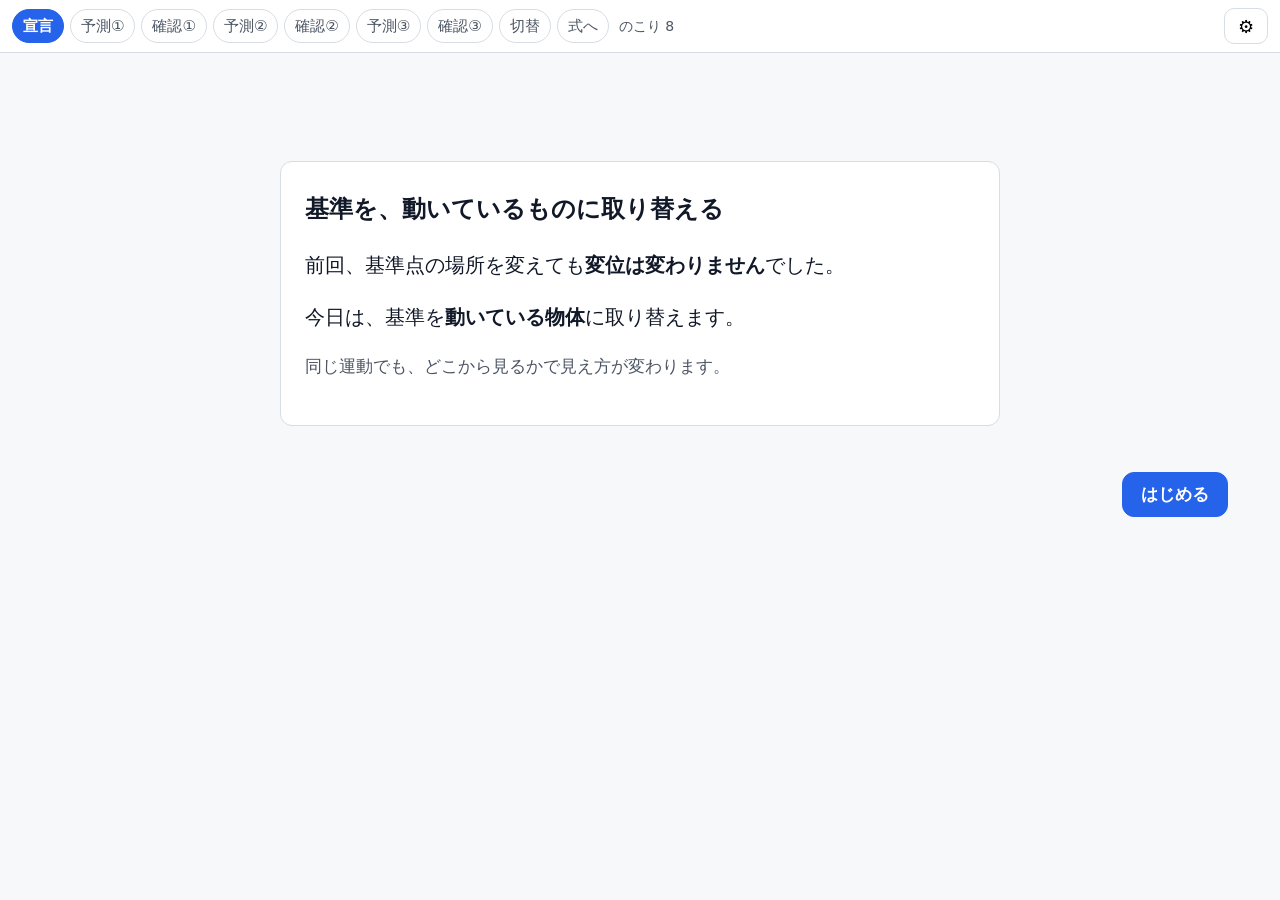
==== relative.html @ 936aec76 "第2弾（相対速度）を追加し、共通部品を js/core/ に切り出し" ====
<!DOCTYPE html>
<html lang="ja">
<head>
<meta charset="utf-8">
<meta name="viewport" content="width=device-width, initial-scale=1, maximum-scale=1, viewport-fit=cover">
<title>ベクトル作図ステップ学習｜相対速度</title>
<link rel="stylesheet" href="css/style.css">
<link rel="stylesheet" href="css/relative.css">
</head>
<body class="profile-tablet rel-app">

  <header id="topbar">
    <div id="steps" class="steps"></div>
    <button id="settingsBtn" type="button" aria-label="設定">⚙</button>
  </header>

  <div id="app">
    <div id="scalebar"></div>

    <section id="stage">
      <div id="canvasHost"></div>
    </section>

    <div id="prompt" class="prompt"></div>

    <div id="readout" class="readout"></div>

    <aside id="side">
      <div id="feedback" class="feedback"></div>
      <div id="interact"></div>
      <div id="hintBox"></div>
    </aside>
  </div>

  <footer id="actionbar"></footer>
  <div id="modalRoot" style="display:none"></div>

  <noscript>このページを使うには JavaScript を有効にしてください。</noscript>
  <script type="module" src="js/relative/main.js"></script>
</body>
</html>
---- css/style.css ----
/* css/style.css
   端末プロファイル（body.profile-phone / body.profile-tablet）でレイアウトを切り替える。
   本文は16px以上。ホバー前提のUIは使わない。 */

:root{
  --fg:#111827;
  --muted:#4b5563;
  --line:#d7dde3;
  --bg:#f6f8fa;
  --card:#ffffff;
  --accent:#2563eb;
  --correct:#15803d;
  --wrong:#b91c1c;
  --lock:#b45309;
  --radius:12px;
  --tap:44px;
}

*{box-sizing:border-box;}
html,body{margin:0;padding:0;}
body{
  font-family:"Hiragino Kaku Gothic ProN","Yu Gothic","Noto Sans JP",system-ui,sans-serif;
  font-size:17px; line-height:1.6; color:var(--fg); background:var(--bg);
  -webkit-text-size-adjust:100%;
}
button{font-family:inherit;font-size:17px;}

/* ---------- 進捗バー ---------- */
#topbar{
  display:flex;align-items:center;gap:8px;
  padding:8px 12px;background:var(--card);border-bottom:1px solid var(--line);
  position:sticky;top:0;z-index:20;
}
.steps{display:flex;gap:6px;align-items:center;overflow-x:auto;flex:1;scrollbar-width:none;}
.steps::-webkit-scrollbar{display:none;}
.step-chip{
  flex:0 0 auto;padding:4px 10px;border-radius:999px;border:1px solid var(--line);
  background:#fff;color:var(--muted);font-size:15px;white-space:nowrap;
}
.step-chip.is-done{background:#e8f1ff;color:#1d4ed8;border-color:#bcd4ff;}
.step-chip.is-current{background:var(--accent);color:#fff;border-color:var(--accent);font-weight:700;}
.step-rest{flex:0 0 auto;font-size:14px;color:var(--muted);padding-left:4px;}
#settingsBtn{
  flex:0 0 auto;min-width:var(--tap);min-height:36px;border:1px solid var(--line);
  border-radius:10px;background:#fff;cursor:pointer;font-size:18px;
}
body.is-compact #topbar{display:none;}

/* ---------- レイアウト ---------- */
#app{
  display:grid;gap:12px;padding:12px;max-width:1200px;margin:0 auto;
  grid-template-columns:minmax(0,1.15fr) minmax(300px,0.85fr);
  grid-template-areas:
    "scale  scale"
    "canvas prompt"
    "canvas readout"
    "canvas side";
  grid-template-rows:auto auto auto 1fr;
  align-items:start;
}
#scalebar{grid-area:scale;font-weight:700;color:var(--muted);background:var(--card);
  border:1px solid var(--line);border-radius:var(--radius);padding:6px 12px;}
#stage{grid-area:canvas;min-width:0;}
#prompt{grid-area:prompt;}
#readout{grid-area:readout;}
#side{grid-area:side;min-width:0;}

/* ---------- キャンバス ---------- */
#canvasHost{width:100%;}
.canvas-wrap{
  position:relative;width:100%;aspect-ratio:1/1;
  max-height:calc(100vh - 190px);max-width:100%;margin:0 auto;
  background:var(--card);border:1px solid var(--line);border-radius:var(--radius);overflow:hidden;
}
.grid-canvas{width:100%;height:100%;display:block;touch-action:none;user-select:none;}
.arrow.is-active{filter:drop-shadow(0 0 3px rgba(37,99,235,.6));}
.arrow.snap-back{transition:opacity .2s;opacity:.85;}
.lock-icon{transition:opacity .2s;}
.lock-icon.lock-flash{animation:lockflash .9s ease-out;}
@keyframes lockflash{
  0%{opacity:1;} 20%{opacity:.15;} 40%{opacity:1;} 60%{opacity:.15;} 100%{opacity:1;}
}
.magnifier{
  display:none;position:absolute;top:8px;right:8px;width:38%;aspect-ratio:1/1;
  background:#fff;border:2px solid var(--accent);border-radius:10px;overflow:hidden;z-index:5;
  box-shadow:0 2px 10px rgba(0,0,0,.15);
}
.magnifier svg{width:100%;height:100%;}

/* ---------- 問題文 ---------- */
.prompt{
  background:var(--card);border:1px solid var(--line);border-radius:var(--radius);
  padding:12px 14px;position:relative;
}
.prompt-badge{
  display:inline-block;font-size:14px;color:#fff;background:var(--accent);
  border-radius:999px;padding:1px 10px;margin-bottom:6px;
}
.prompt-body{font-size:18px;}
.prompt-body.is-clamped{display:-webkit-box;-webkit-line-clamp:2;-webkit-box-orient:vertical;overflow:hidden;}
.prompt-more{
  display:none;margin-top:4px;background:none;border:none;color:var(--accent);
  padding:6px 0;font-size:16px;cursor:pointer;text-decoration:underline;
}
body.profile-tablet .prompt-body.is-clamped{-webkit-line-clamp:unset;display:block;overflow:visible;}
body.profile-tablet .prompt-more{display:none !important;}

/* ---------- 数値表示 ---------- */
.readout{
  background:var(--card);border:1px solid var(--line);border-radius:var(--radius);padding:8px 12px;
}
.readout-row{display:flex;align-items:center;gap:10px;padding:4px 0;border-radius:8px;flex-wrap:wrap;}
.readout-label{color:var(--muted);font-size:15px;min-width:8em;}
.readout-value{font-size:19px;font-weight:700;font-variant-numeric:tabular-nums;}
.readout-badge{
  font-size:14px;background:#e8f1ff;color:#1d4ed8;border:1px solid #bcd4ff;
  border-radius:999px;padding:1px 8px;
}
.readout-row.is-flash{animation:valflash 1s ease-out;}
@keyframes valflash{
  0%{background:#fee2e2;color:var(--wrong);} 60%{background:#fee2e2;} 100%{background:transparent;}
}
.readout-row.is-flash .readout-value{animation:valcolor 1s ease-out;}
@keyframes valcolor{0%{color:#dc2626;}70%{color:#dc2626;}100%{color:var(--fg);}}

/* ---------- フィードバック・ヒント ---------- */
.feedback{
  border-radius:var(--radius);padding:10px 14px;margin-bottom:10px;font-size:17px;
  background:#eef2f6;border:1px solid var(--line);
}
.feedback p{margin:0;}
.feedback.is-correct{background:#e7f6ec;border-color:#a7d9b8;color:var(--correct);font-weight:700;}
.feedback.is-wrong{background:#fdecec;border-color:#f3bcbc;color:var(--wrong);}
.hint{display:flex;gap:8px;background:#fff8e1;border:1px solid #f0dca0;border-radius:var(--radius);padding:10px 14px;}
.hint b{color:#8a6d1a;flex:0 0 auto;}

/* ---------- 選択肢 ---------- */
.choice-question{font-size:18px;font-weight:700;margin:6px 0 10px;}
.choice-list{display:flex;flex-direction:column;gap:8px;}
.choice{
  display:flex;gap:10px;align-items:flex-start;text-align:left;
  min-height:var(--tap);padding:12px 14px;border:2px solid var(--line);border-radius:var(--radius);
  background:#fff;cursor:pointer;font-size:17px;line-height:1.5;
}
.choice-key{flex:0 0 auto;font-weight:700;color:var(--accent);}
.choice.is-correct{border-color:var(--correct);background:#e7f6ec;}
.choice.is-wrong{border-color:var(--wrong);background:#fdecec;}

/* ---------- スライダー・自由記述 ---------- */
.slider-wrap{background:var(--card);border:1px solid var(--line);border-radius:var(--radius);padding:10px 14px;}
.slider-label{font-size:18px;font-weight:700;margin-bottom:6px;}
.slider{width:100%;height:var(--tap);}
.slider::-webkit-slider-thumb{width:34px;height:34px;}
.free-text{
  width:100%;font-size:18px;padding:10px;border:1px solid var(--line);border-radius:var(--radius);
  font-family:inherit;line-height:1.6;
}

/* ---------- ボタン ---------- */
#actionbar{
  display:flex;gap:10px;flex-wrap:wrap;justify-content:flex-end;
  padding:10px 12px 14px;max-width:1200px;margin:0 auto;
}
.btn{
  min-height:var(--tap);padding:10px 18px;border-radius:var(--radius);
  border:1px solid var(--line);background:#fff;cursor:pointer;font-weight:700;
}
.btn-primary{background:var(--accent);border-color:var(--accent);color:#fff;}
.btn:disabled{opacity:.45;cursor:default;}

/* ---------- モーダル・トースト ---------- */
.modal-back{
  position:fixed;inset:0;background:rgba(15,23,42,.5);display:flex;align-items:center;
  justify-content:center;padding:16px;z-index:50;
}
.modal-card{
  background:#fff;border-radius:16px;padding:20px;max-width:560px;width:100%;max-height:86vh;overflow:auto;
}
.modal-card h2{margin:0 0 10px;font-size:20px;}
.modal-body{font-size:17px;}
.modal-actions{display:flex;gap:8px;flex-wrap:wrap;justify-content:flex-end;margin-top:16px;}
.toast{
  position:fixed;left:50%;bottom:80px;transform:translateX(-50%);
  background:rgba(17,24,39,.92);color:#fff;padding:10px 16px;border-radius:999px;z-index:60;
  transition:opacity .3s;font-size:16px;
}
.toast.is-out{opacity:0;}

/* ---------- スマホ（縦1カラム。ボタンは下部固定） ---------- */
body.profile-phone #app{
  grid-template-columns:1fr;
  grid-template-areas:
    "scale"
    "prompt"
    "canvas"
    "readout"
    "side";
  gap:8px;padding:8px 8px 96px;
}
body.profile-phone .canvas-wrap{max-height:none;}
body.profile-phone #scalebar{padding:4px 10px;font-size:15px;}
body.profile-phone .prompt{padding:8px 10px;}
body.profile-phone #actionbar{
  position:fixed;left:0;right:0;bottom:0;z-index:30;
  background:var(--card);border-top:1px solid var(--line);
  justify-content:space-between;padding:8px 10px calc(8px + env(safe-area-inset-bottom));
  max-width:none;
}
body.profile-phone .btn{flex:1 1 0;min-width:0;padding:10px 8px;}
body.profile-phone .toast{bottom:96px;}

/* 正解後に重ねて見せる矢印（④の変位＋速度、⑤の航跡） */
.arrow-reveal{animation:revealin .6s ease-out both;}
@keyframes revealin{from{opacity:0;} to{opacity:.85;}}
---- css/relative.css ----
/* css/relative.css
   第2弾（相対速度）だけの追加スタイル。
   色・ボタン・フィードバック・選択肢は css/style.css の共通定義をそのまま使う。
   ここで足すのは「二画面」と「式の並置」のレイアウトだけ。 */

/* ---------- レイアウト：キャンバスが横長なので1カラムにする ---------- */
body.rel-app #app{
  grid-template-columns:minmax(0,1fr);
  grid-template-areas:
    "scale"
    "prompt"
    "canvas"
    "readout"
    "side";
  grid-template-rows:auto auto auto auto auto;
  max-width:1100px;
}
body.rel-app #readout:empty,
body.rel-app #side:empty{display:none;}

/* ---------- 二画面 ---------- */
.pane-grid{
  display:grid;gap:10px;grid-template-columns:1fr 1fr;align-items:start;
}
.pane-grid.is-single{grid-template-columns:1fr;max-width:820px;margin:0 auto;}
.pane{
  background:var(--card);border:1px solid var(--line);border-radius:var(--radius);
  padding:8px;min-width:0;
}
.pane-label{
  display:inline-block;font-weight:700;font-size:16px;line-height:1.35;
  padding:3px 10px;border-radius:999px;margin-bottom:6px;
  background:#eef2f6;color:var(--muted);
}
.pane-ground   .pane-label{background:#eef2f6;color:var(--muted);}
.pane-observer .pane-label{background:#e8f1ff;color:#1d4ed8;border:1px solid #bcd4ff;}
.pane-canvas{width:100%;}
.pane .canvas-wrap{max-height:none;border:none;border-radius:8px;}

/* 再生コントロールの上に置く小さな道具立て */
.pane-tools{
  display:flex;gap:10px;align-items:center;flex-wrap:wrap;
  margin-bottom:8px;
}
.toggle{
  display:inline-flex;align-items:center;gap:8px;min-height:var(--tap);
  padding:6px 12px;border:1px solid var(--line);border-radius:999px;background:#fff;
  cursor:pointer;font-size:16px;
}
.toggle input{width:20px;height:20px;}
.timebar{
  flex:1 1 160px;min-width:120px;height:8px;background:#e5e9ee;border-radius:999px;overflow:hidden;
}
.timebar > i{display:block;height:100%;width:0;background:var(--accent);border-radius:999px;}

/* ---------- シーン0：宣言 ---------- */
.declare{
  background:var(--card);border:1px solid var(--line);border-radius:var(--radius);
  padding:28px 24px;max-width:720px;margin:8vh auto 0;text-align:left;
}
.declare h1{font-size:24px;margin:0 0 18px;}
.declare p{font-size:20px;line-height:1.9;margin:0 0 14px;}
.declare .lead-note{color:var(--muted);font-size:17px;}
body.profile-phone .declare{margin-top:4vh;padding:20px 16px;}
body.profile-phone .declare p{font-size:18px;}

/* ---------- シーン3：基準の切替ボタン ---------- */
.frame-switch{display:flex;gap:8px;flex-wrap:wrap;align-items:center;}
.frame-switch .label{font-weight:700;color:var(--muted);font-size:16px;margin-right:2px;}
.frame-btn{
  min-height:var(--tap);padding:8px 18px;border-radius:999px;border:2px solid var(--line);
  background:#fff;cursor:pointer;font-weight:700;font-size:17px;
}
.frame-btn.is-on{background:var(--accent);border-color:var(--accent);color:#fff;}

/* 光らせた矢印（シーン4のタップ連動） */
.arrow.is-lit{filter:drop-shadow(0 0 4px rgba(224,185,60,.95));}

/* ---------- シーン4：図と式の並置 ---------- */
.bridge{display:grid;grid-template-columns:1fr 1fr;gap:12px;align-items:start;}
.bridge > .bridge-fig{min-width:0;}
.bridge-formula{
  background:var(--card);border:1px solid var(--line);border-radius:var(--radius);
  padding:16px 14px;display:flex;flex-direction:column;gap:14px;
}
.formula-line{
  font-size:clamp(22px,4.4vw,30px);display:flex;flex-wrap:wrap;align-items:center;
  gap:6px;justify-content:center;font-variant-numeric:tabular-nums;
}
.term{
  padding:4px 10px;border-radius:10px;border:2px solid transparent;cursor:pointer;
  transition:background .15s,border-color .15s;
}
.term:focus-visible{outline:3px solid var(--accent);}
.term.is-lit{background:#fff3c4;border-color:#e0b93c;}
.term-legend{display:flex;flex-direction:column;gap:8px;font-size:16px;}
.term-legend button{
  text-align:left;border:2px solid var(--line);border-radius:10px;background:#fff;
  padding:10px 12px;min-height:var(--tap);cursor:pointer;font-size:16px;
}
.term-legend button.is-lit{background:#fff3c4;border-color:#e0b93c;}
.term-swatch{display:inline-block;width:22px;height:0;border-top-width:4px;border-top-style:solid;vertical-align:middle;margin-right:8px;}

.numeric{display:flex;gap:8px;align-items:center;flex-wrap:wrap;margin-top:6px;}
.numeric input[type="number"]{
  width:6em;font-size:22px;padding:8px 10px;border:2px solid var(--line);border-radius:10px;
  font-family:inherit;text-align:right;
}
.numeric .unit{font-size:18px;color:var(--muted);}
.dir-choice{display:flex;gap:8px;}
.dir-choice button{
  min-height:var(--tap);padding:8px 16px;border-radius:10px;border:2px solid var(--line);
  background:#fff;cursor:pointer;font-size:17px;font-weight:700;
}
.dir-choice button.is-on{background:var(--accent);border-color:var(--accent);color:#fff;}

.logbox{
  white-space:pre-wrap;background:#f3f5f8;border:1px solid var(--line);border-radius:10px;
  padding:10px 12px;font-size:15px;max-height:220px;overflow:auto;margin-top:10px;
}

/* ---------- スマホ：二画面は必ず上下。両方が同時に見えること ---------- */
body.profile-phone.rel-app #app{padding:8px 8px 92px;gap:8px;}
body.profile-phone .pane-grid{grid-template-columns:1fr;gap:8px;}
body.profile-phone .pane{padding:6px;}
body.profile-phone .pane-label{font-size:15px;padding:2px 8px;margin-bottom:4px;}
/* 1画面あたりの高さが足りないときは、方眼の見える範囲を狭めて収める。
   ★スマホでは2画面が同時にスクロールなしで見えることが最優先。
   ヘッダ・問題文・下部固定ボタンぶん（約450px）を引いた残りを2等分する。 */
body.profile-phone .pane-grid .pane .canvas-wrap{max-height:max(120px, calc((100vh - 450px) / 2));}
/* 1画面だけのシーン（予測・切替）は、もっと大きく取ってよい */
body.profile-phone .pane-grid.is-single .pane .canvas-wrap{max-height:max(200px, calc(100vh - 430px));}
body.profile-phone .bridge-fig .canvas-wrap{max-height:max(180px, calc(100vh - 520px));}
@supports (height:100dvh){
  body.profile-phone .pane-grid .pane .canvas-wrap{max-height:max(120px, calc((100dvh - 450px) / 2));}
  body.profile-phone .pane-grid.is-single .pane .canvas-wrap{max-height:max(200px, calc(100dvh - 430px));}
  body.profile-phone .bridge-fig .canvas-wrap{max-height:max(180px, calc(100dvh - 520px));}
}
body.profile-phone .bridge{grid-template-columns:1fr;}
body.profile-phone .declare h1{font-size:21px;}

/* 横持ちで高さが足りないとき */
body.is-compact .pane .canvas-wrap{max-height:38vh;}

/* ---------- スマホでの詰め（二画面を確実に1画面に収める） ---------- */
body.profile-phone.rel-app #scalebar{font-size:13px;padding:3px 8px;line-height:1.4;}
body.profile-phone.rel-app .prompt{padding:6px 10px;}
body.profile-phone.rel-app .prompt-body{font-size:16px;}
body.profile-phone .pane-tools{flex-wrap:nowrap;margin-bottom:6px;gap:8px;}
body.profile-phone .toggle{font-size:14px;padding:4px 10px;min-height:36px;gap:6px;}
body.profile-phone .toggle input{width:18px;height:18px;}
body.profile-phone.rel-app .feedback{font-size:15px;padding:8px 10px;}
body.profile-phone.rel-app .readout-label{min-width:6em;font-size:14px;}
body.profile-phone.rel-app .readout-value{font-size:17px;}

/* シーン4の図は大きくしすぎない（記号の文字とのバランスを保つ） */
.bridge-fig .canvas-wrap{max-width:520px;margin:0 auto;}
.q-note{font-size:15px;font-weight:400;color:var(--muted);}
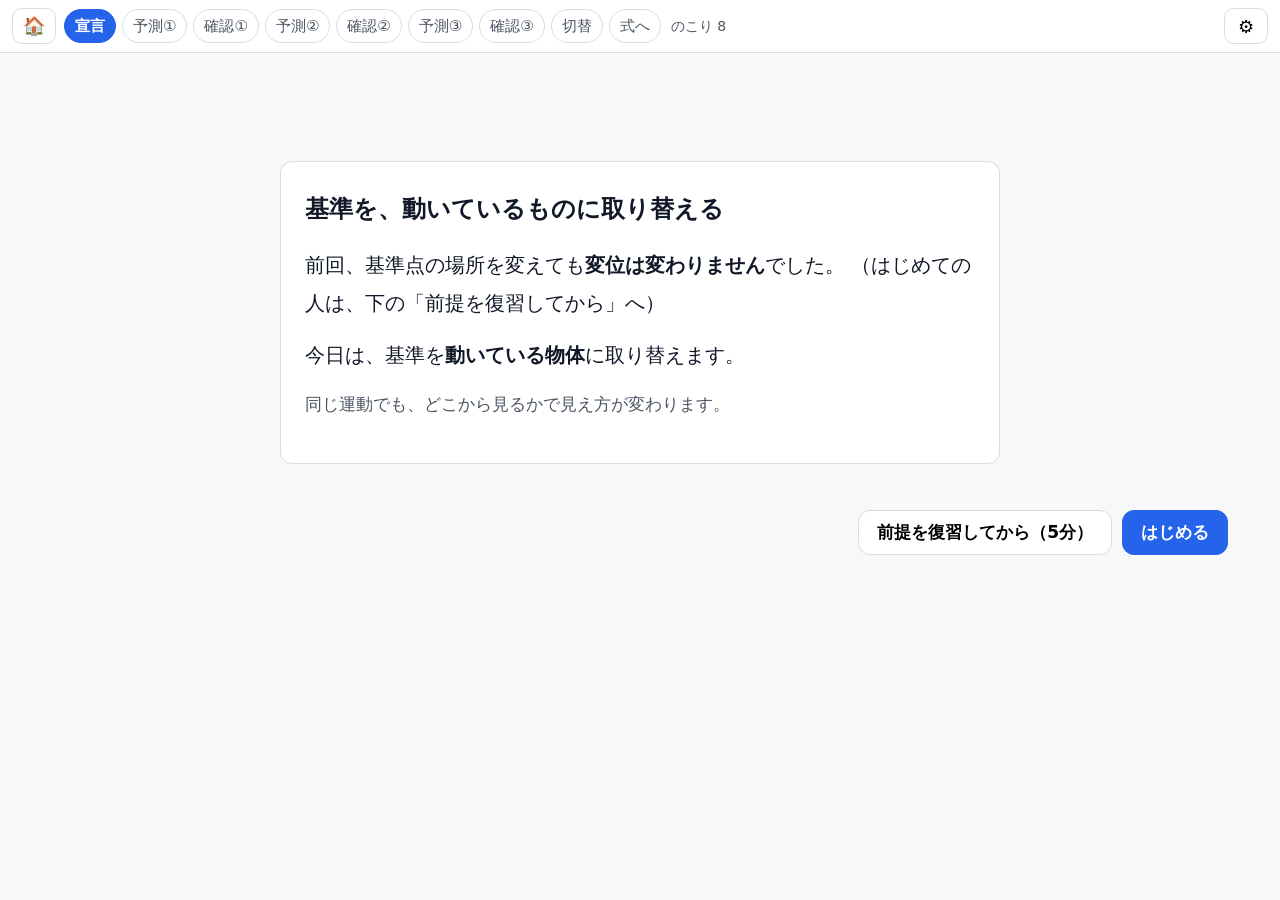
==== commit ea382311: "ナンバリングを振り直し、通過の仕組みを廃止した - チップの番号を話ごとに並び順から自動で振る（データに番号を書かない）。   第1話＝導入/位置/変位/速度の向き/置き直す/基準/記号/速度/振り返" ====
--- a/relative.html
+++ b/relative.html
@@ -10,6 +10,7 @@
 <body class="profile-tablet rel-app">
 
   <header id="topbar">
+    <button id="homeBtn" type="button" aria-label="トップへもどる" title="トップへもどる">🏠</button>
     <div id="steps" class="steps"></div>
     <button id="settingsBtn" type="button" aria-label="設定">⚙</button>
   </header>
--- a/css/style.css
+++ b/css/style.css
@@ -39,6 +39,16 @@
 }
 .step-chip.is-done{background:#e8f1ff;color:#1d4ed8;border-color:#bcd4ff;}
 .step-chip.is-current{background:var(--accent);color:#fff;border-color:var(--accent);font-weight:700;}
+/* タップで移動できるチップ（通過済み、または先生モード） */
+button.step-chip{font:inherit;font-size:15px;line-height:1.4;}
+.step-chip.is-jumpable{cursor:pointer;min-height:32px;padding:6px 12px;}
+.step-chip.is-jumpable:hover{border-color:var(--accent);color:var(--accent);}
+.step-chip.is-jumpable.is-done:hover{background:#d7e6ff;color:#1d4ed8;}
+.step-chip.is-jumpable:active{transform:translateY(1px);}
+.step-chip.is-jumpable:focus-visible{outline:3px solid var(--accent);outline-offset:2px;}
+/* 先生モードで解放された「まだ通っていない」チップは、点線でそれと分かるように */
+.step-chip.is-jumpable:not(.is-done):not(.is-current){border-style:dashed;}
+body.profile-phone .step-chip.is-jumpable{min-height:var(--tap);padding:8px 14px;}
 .step-rest{flex:0 0 auto;font-size:14px;color:var(--muted);padding-left:4px;}
 #settingsBtn{
   flex:0 0 auto;min-width:var(--tap);min-height:36px;border:1px solid var(--line);
@@ -72,7 +82,16 @@
   max-height:calc(100vh - 190px);max-width:100%;margin:0 auto;
   background:var(--card);border:1px solid var(--line);border-radius:var(--radius);overflow:hidden;
 }
-.grid-canvas{width:100%;height:100%;display:block;touch-action:none;user-select:none;}
+.grid-canvas{
+  width:100%;height:100%;display:block;
+  /* スマホの長押しメニュー（コピー・画像を保存・共有）と競合させない。
+     touch-action と user-select だけでは iOS のコールアウトが出る。 */
+  touch-action:none;
+  user-select:none;-webkit-user-select:none;
+  -webkit-touch-callout:none;
+  -webkit-tap-highlight-color:transparent;
+}
+.canvas-wrap{-webkit-touch-callout:none;-webkit-user-select:none;user-select:none;}
 .arrow.is-active{filter:drop-shadow(0 0 3px rgba(37,99,235,.6));}
 .arrow.snap-back{transition:opacity .2s;opacity:.85;}
 .lock-icon{transition:opacity .2s;}
@@ -97,13 +116,6 @@
   border-radius:999px;padding:1px 10px;margin-bottom:6px;
 }
 .prompt-body{font-size:18px;}
-.prompt-body.is-clamped{display:-webkit-box;-webkit-line-clamp:2;-webkit-box-orient:vertical;overflow:hidden;}
-.prompt-more{
-  display:none;margin-top:4px;background:none;border:none;color:var(--accent);
-  padding:6px 0;font-size:16px;cursor:pointer;text-decoration:underline;
-}
-body.profile-tablet .prompt-body.is-clamped{-webkit-line-clamp:unset;display:block;overflow:visible;}
-body.profile-tablet .prompt-more{display:none !important;}
 
 /* ---------- 数値表示 ---------- */
 .readout{
@@ -212,3 +224,180 @@
 /* 正解後に重ねて見せる矢印（④の変位＋速度、⑤の航跡） */
 .arrow-reveal{animation:revealin .6s ease-out both;}
 @keyframes revealin{from{opacity:0;} to{opacity:.85;}}
+
+/* ---------- 図のパネル（両アプリ共通） ---------- */
+.pane{
+  background:var(--card);border:1px solid var(--line);border-radius:var(--radius);
+  padding:8px;min-width:0;
+}
+.pane-label{
+  display:inline-block;font-weight:700;font-size:16px;line-height:1.35;
+  padding:3px 10px;border-radius:999px;margin-bottom:6px;
+  background:#eef2f6;color:var(--muted);
+}
+.pane-ground   .pane-label{background:#eef2f6;color:var(--muted);}
+.pane-observer .pane-label{background:#e8f1ff;color:#1d4ed8;border:1px solid #bcd4ff;}
+.pane-canvas{width:100%;}
+.pane .canvas-wrap{max-height:none;border:none;border-radius:8px;}
+/* 光らせた矢印（図と式のタップ連動） */
+.arrow.is-lit{filter:drop-shadow(0 0 4px rgba(224,185,60,.95));}
+
+/* ---------- 図と式の並置（core/bridge.js。第1弾・第2弾で共通） ---------- */
+.bridge{display:grid;grid-template-columns:1fr 1fr;gap:12px;align-items:start;}
+.bridge > .bridge-fig{min-width:0;}
+.bridge-formula{
+  background:var(--card);border:1px solid var(--line);border-radius:var(--radius);
+  padding:16px 14px;display:flex;flex-direction:column;gap:14px;
+}
+.formula-line{
+  font-size:clamp(22px,4.4vw,30px);display:flex;flex-wrap:wrap;align-items:center;
+  gap:6px;justify-content:center;font-variant-numeric:tabular-nums;
+}
+.term{
+  padding:4px 10px;border-radius:10px;border:2px solid transparent;cursor:pointer;
+  transition:background .15s,border-color .15s;
+}
+.term:focus-visible{outline:3px solid var(--accent);}
+.term.is-lit{background:#fff3c4;border-color:#e0b93c;}
+.term-legend{display:flex;flex-direction:column;gap:8px;font-size:16px;}
+.term-legend button{
+  text-align:left;border:2px solid var(--line);border-radius:10px;background:#fff;
+  padding:10px 12px;min-height:var(--tap);cursor:pointer;font-size:16px;
+}
+.term-legend button.is-lit{background:#fff3c4;border-color:#e0b93c;}
+.term-swatch{display:inline-block;width:22px;height:0;border-top-width:4px;border-top-style:solid;vertical-align:middle;margin-right:8px;}
+
+.numeric{display:flex;gap:8px;align-items:center;flex-wrap:wrap;margin-top:6px;}
+.numeric input[type="number"]{
+  width:6em;font-size:22px;padding:8px 10px;border:2px solid var(--line);border-radius:10px;
+  font-family:inherit;text-align:right;
+}
+.numeric .unit{font-size:18px;color:var(--muted);}
+.dir-choice{display:flex;gap:8px;}
+.dir-choice button{
+  min-height:var(--tap);padding:8px 16px;border-radius:10px;border:2px solid var(--line);
+  background:#fff;cursor:pointer;font-size:17px;font-weight:700;
+}
+.dir-choice button.is-on{background:var(--accent);border-color:var(--accent);color:#fff;}
+
+.logbox{
+  white-space:pre-wrap;background:#f3f5f8;border:1px solid var(--line);border-radius:10px;
+  padding:10px 12px;font-size:15px;max-height:220px;overflow:auto;margin-top:10px;
+}
+
+/* 図と式は、スマホでは上下に */
+body.profile-phone .bridge{grid-template-columns:1fr;}
+.bridge-fig .canvas-wrap{max-width:520px;margin:0 auto;}
+.q-note{font-size:15px;font-weight:400;color:var(--muted);}
+/* 図の高さは、狭い画面では抑える（記号の文字とのバランスを保つ） */
+body.profile-phone .bridge-fig .canvas-wrap{max-height:max(180px, calc(100vh - 520px));}
+@supports (height:100dvh){
+  body.profile-phone .bridge-fig .canvas-wrap{max-height:max(180px, calc(100dvh - 520px));}
+}
+.bridge-rule{
+  margin:0;padding:10px 12px;border-radius:10px;font-size:16px;line-height:1.6;
+  background:#fff8e1;border:1px solid #f0dca0;
+}
+.sym-note{
+  margin-top:10px;padding:10px 12px;border-radius:10px;
+  background:#f3f5f8;border:1px solid var(--line);font-size:16px;
+}
+
+/* ベクトル記号の上矢印（→AB の形） */
+.vec{display:inline-block;position:relative;padding-top:.18em;}
+.vec::before{
+  content:"";position:absolute;left:0;right:.14em;top:.06em;
+  border-top:2px solid currentColor;
+}
+.vec::after{
+  content:"";position:absolute;right:0;top:-.02em;
+  border-left:.36em solid currentColor;
+  border-top:.16em solid transparent;border-bottom:.16em solid transparent;
+}
+
+/* 図と式を横に並べるステップでは1カラムにする（第1弾の⑥） */
+body.layout-bridge #app{
+  grid-template-columns:minmax(0,1fr);
+  grid-template-areas:
+    "scale"
+    "prompt"
+    "canvas"
+    "readout"
+    "side";
+  max-width:1100px;
+}
+
+/* 成分の入力（向きボタン＋大きさ）。スマホの数字キーボードにマイナスが無いため、
+   符号は打たせず向きを選ばせる。 */
+.axis-label{font-weight:700;color:var(--muted);min-width:2.6em;font-size:16px;}
+.numeric + .numeric{margin-top:8px;}
+body.profile-phone .numeric{gap:6px;}
+body.profile-phone .numeric input[type="number"]{width:4.5em;font-size:19px;}
+body.profile-phone .dir-choice button{padding:8px 12px;font-size:16px;}
+
+/* ---------- トップページ（話の選択） ---------- */
+body.is-home #topbar{justify-content:flex-end;}
+body.is-home #app{grid-template-columns:1fr;grid-template-areas:"side";max-width:820px;}
+body.is-home #side{grid-area:side;}
+body.is-home #actionbar{display:none;}
+.home-head h1{font-size:24px;margin:8px 0 4px;}
+.home-head p{margin:0 0 18px;color:var(--muted);}
+.home-list{display:flex;flex-direction:column;gap:12px;}
+.home-card{
+  display:grid;gap:2px;text-align:left;width:100%;
+  padding:16px 18px;border:2px solid var(--line);border-radius:var(--radius);
+  background:var(--card);cursor:pointer;font-size:17px;
+}
+.home-card:hover{border-color:var(--accent);}
+.home-card.is-done{border-color:#a7d9b8;background:#f4fbf6;}
+.home-label{font-size:14px;color:var(--accent);font-weight:700;}
+.home-title{font-size:19px;font-weight:700;line-height:1.4;}
+.home-lead{color:var(--muted);font-size:15px;line-height:1.5;margin-top:4px;}
+.home-meta{font-size:14px;color:var(--muted);margin-top:6px;}
+body.profile-phone .home-card{padding:14px;}
+body.profile-phone #app.is-home{padding-bottom:16px;}
+
+/* 短文の答え（発展の「漢字三文字」など） */
+.free-text.short-answer{font-size:22px;text-align:center;letter-spacing:.15em;resize:none;}
+
+/* 分数（v = Δr／Δt を割り算ではなく分数で見せる） */
+.frac{
+  display:inline-flex;flex-direction:column;align-items:center;
+  vertical-align:middle;margin:0 .25em;line-height:1.25;
+}
+.frac .num{border-bottom:2px solid currentColor;padding:0 .35em .1em;}
+.frac .den{padding:.1em .35em 0;}
+.eq{font-size:1.15em;display:inline-flex;align-items:center;gap:.15em;}
+
+/* ⑥：図のすぐ下に問題と入力を置く（図と問題文を離さない） */
+.bridge-quiz{
+  margin-top:12px;padding:12px 14px;
+  background:var(--card);border:2px solid var(--accent);border-radius:var(--radius);
+}
+.bridge-quiz .choice-question{margin:0 0 10px;}
+.bridge-log{
+  margin-top:10px;padding:8px 12px;font-size:16px;
+  background:#f2f6fb;border:1px solid #d3e0f0;border-radius:10px;
+}
+.bridge-log b{color:#1d4ed8;}
+.bridge-log div{padding:2px 0;}
+
+/* 予想（採点しない）で選んだ選択肢 */
+.choice.is-picked{border-color:var(--accent);background:#eef4ff;}
+
+/* トップへもどるボタン（進捗バーの左端に常設） */
+#homeBtn{
+  flex:0 0 auto;min-width:var(--tap);min-height:36px;border:1px solid var(--line);
+  border-radius:10px;background:#fff;cursor:pointer;font-size:18px;line-height:1;
+}
+body.is-home #homeBtn{display:none;}
+
+/* スマホでは、モーダルのボタンを縦に積む（設定メニューが横並びで破綻していた） */
+body.profile-phone .modal-actions{flex-direction:column;align-items:stretch;gap:8px;}
+body.profile-phone .modal-actions .btn{width:100%;}
+body.profile-phone .modal-card{padding:16px;max-height:88vh;}
+body.profile-phone .modal-card h2{font-size:18px;}
+
+/* 設定メニュー：見出しで区切って読めるようにする */
+.settings-group{margin:14px 0 6px;font-size:14px;font-weight:700;color:var(--muted);}
+.settings-now{font-size:15px;color:var(--muted);margin:2px 0 0;}
--- a/css/relative.css
+++ b/css/relative.css
@@ -23,19 +23,6 @@
   display:grid;gap:10px;grid-template-columns:1fr 1fr;align-items:start;
 }
 .pane-grid.is-single{grid-template-columns:1fr;max-width:820px;margin:0 auto;}
-.pane{
-  background:var(--card);border:1px solid var(--line);border-radius:var(--radius);
-  padding:8px;min-width:0;
-}
-.pane-label{
-  display:inline-block;font-weight:700;font-size:16px;line-height:1.35;
-  padding:3px 10px;border-radius:999px;margin-bottom:6px;
-  background:#eef2f6;color:var(--muted);
-}
-.pane-ground   .pane-label{background:#eef2f6;color:var(--muted);}
-.pane-observer .pane-label{background:#e8f1ff;color:#1d4ed8;border:1px solid #bcd4ff;}
-.pane-canvas{width:100%;}
-.pane .canvas-wrap{max-height:none;border:none;border-radius:8px;}
 
 /* 再生コントロールの上に置く小さな道具立て */
 .pane-tools{
@@ -73,52 +60,6 @@
 }
 .frame-btn.is-on{background:var(--accent);border-color:var(--accent);color:#fff;}
 
-/* 光らせた矢印（シーン4のタップ連動） */
-.arrow.is-lit{filter:drop-shadow(0 0 4px rgba(224,185,60,.95));}
-
-/* ---------- シーン4：図と式の並置 ---------- */
-.bridge{display:grid;grid-template-columns:1fr 1fr;gap:12px;align-items:start;}
-.bridge > .bridge-fig{min-width:0;}
-.bridge-formula{
-  background:var(--card);border:1px solid var(--line);border-radius:var(--radius);
-  padding:16px 14px;display:flex;flex-direction:column;gap:14px;
-}
-.formula-line{
-  font-size:clamp(22px,4.4vw,30px);display:flex;flex-wrap:wrap;align-items:center;
-  gap:6px;justify-content:center;font-variant-numeric:tabular-nums;
-}
-.term{
-  padding:4px 10px;border-radius:10px;border:2px solid transparent;cursor:pointer;
-  transition:background .15s,border-color .15s;
-}
-.term:focus-visible{outline:3px solid var(--accent);}
-.term.is-lit{background:#fff3c4;border-color:#e0b93c;}
-.term-legend{display:flex;flex-direction:column;gap:8px;font-size:16px;}
-.term-legend button{
-  text-align:left;border:2px solid var(--line);border-radius:10px;background:#fff;
-  padding:10px 12px;min-height:var(--tap);cursor:pointer;font-size:16px;
-}
-.term-legend button.is-lit{background:#fff3c4;border-color:#e0b93c;}
-.term-swatch{display:inline-block;width:22px;height:0;border-top-width:4px;border-top-style:solid;vertical-align:middle;margin-right:8px;}
-
-.numeric{display:flex;gap:8px;align-items:center;flex-wrap:wrap;margin-top:6px;}
-.numeric input[type="number"]{
-  width:6em;font-size:22px;padding:8px 10px;border:2px solid var(--line);border-radius:10px;
-  font-family:inherit;text-align:right;
-}
-.numeric .unit{font-size:18px;color:var(--muted);}
-.dir-choice{display:flex;gap:8px;}
-.dir-choice button{
-  min-height:var(--tap);padding:8px 16px;border-radius:10px;border:2px solid var(--line);
-  background:#fff;cursor:pointer;font-size:17px;font-weight:700;
-}
-.dir-choice button.is-on{background:var(--accent);border-color:var(--accent);color:#fff;}
-
-.logbox{
-  white-space:pre-wrap;background:#f3f5f8;border:1px solid var(--line);border-radius:10px;
-  padding:10px 12px;font-size:15px;max-height:220px;overflow:auto;margin-top:10px;
-}
-
 /* ---------- スマホ：二画面は必ず上下。両方が同時に見えること ---------- */
 body.profile-phone.rel-app #app{padding:8px 8px 92px;gap:8px;}
 body.profile-phone .pane-grid{grid-template-columns:1fr;gap:8px;}
@@ -126,17 +67,14 @@
 body.profile-phone .pane-label{font-size:15px;padding:2px 8px;margin-bottom:4px;}
 /* 1画面あたりの高さが足りないときは、方眼の見える範囲を狭めて収める。
    ★スマホでは2画面が同時にスクロールなしで見えることが最優先。
-   ヘッダ・問題文・下部固定ボタンぶん（約450px）を引いた残りを2等分する。 */
-body.profile-phone .pane-grid .pane .canvas-wrap{max-height:max(120px, calc((100vh - 450px) / 2));}
+   ヘッダ・問題文・下部固定ボタンぶん（約470px）を引いた残りを2等分する。 */
+body.profile-phone .pane-grid .pane .canvas-wrap{max-height:max(120px, calc((100vh - 470px) / 2));}
 /* 1画面だけのシーン（予測・切替）は、もっと大きく取ってよい */
 body.profile-phone .pane-grid.is-single .pane .canvas-wrap{max-height:max(200px, calc(100vh - 430px));}
-body.profile-phone .bridge-fig .canvas-wrap{max-height:max(180px, calc(100vh - 520px));}
 @supports (height:100dvh){
-  body.profile-phone .pane-grid .pane .canvas-wrap{max-height:max(120px, calc((100dvh - 450px) / 2));}
+  body.profile-phone .pane-grid .pane .canvas-wrap{max-height:max(120px, calc((100dvh - 470px) / 2));}
   body.profile-phone .pane-grid.is-single .pane .canvas-wrap{max-height:max(200px, calc(100dvh - 430px));}
-  body.profile-phone .bridge-fig .canvas-wrap{max-height:max(180px, calc(100dvh - 520px));}
 }
-body.profile-phone .bridge{grid-template-columns:1fr;}
 body.profile-phone .declare h1{font-size:21px;}
 
 /* 横持ちで高さが足りないとき */
@@ -152,7 +90,4 @@
 body.profile-phone.rel-app .feedback{font-size:15px;padding:8px 10px;}
 body.profile-phone.rel-app .readout-label{min-width:6em;font-size:14px;}
 body.profile-phone.rel-app .readout-value{font-size:17px;}
-
-/* シーン4の図は大きくしすぎない（記号の文字とのバランスを保つ） */
-.bridge-fig .canvas-wrap{max-width:520px;margin:0 auto;}
 .q-note{font-size:15px;font-weight:400;color:var(--muted);}
